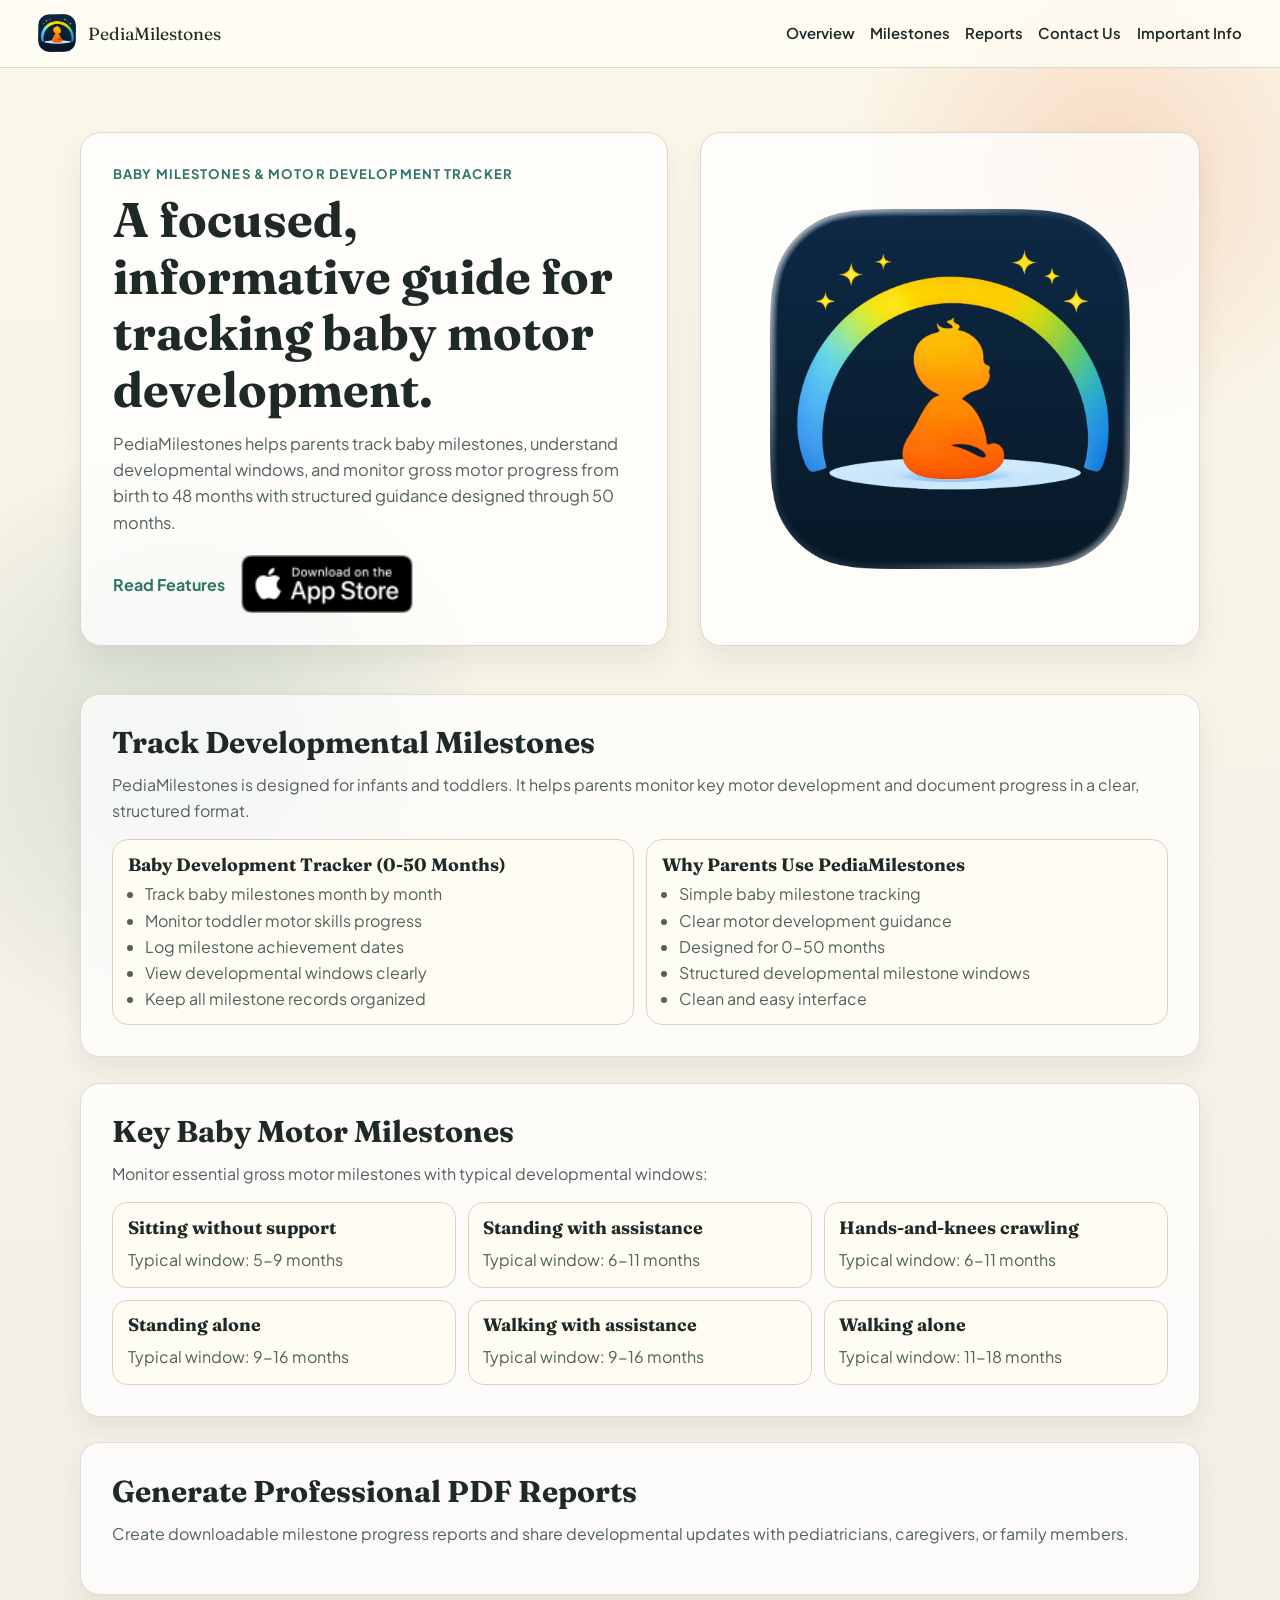
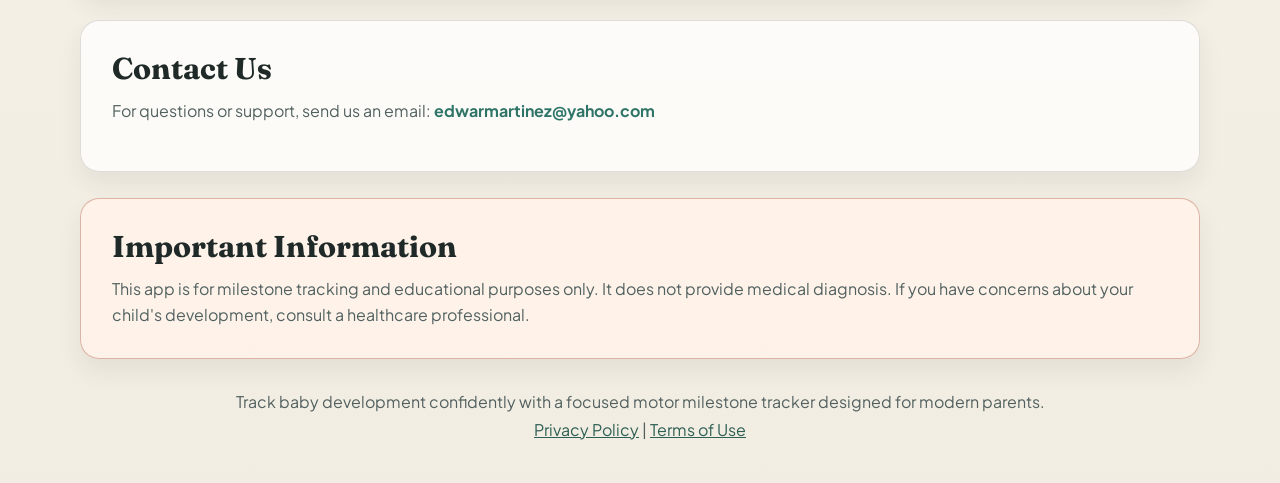
==== index.html @ f3fb8def "Add website files" ====
<!doctype html>
<html lang="en">
<head>
  <meta charset="utf-8">
  <meta name="viewport" content="width=device-width, initial-scale=1">
  <title>PediaMilestones | Baby Milestones & Motor Development Tracker</title>
  <meta
    name="description"
    content="PediaMilestones helps parents track baby milestones and understand motor development from birth through early toddler years."
  >
  <link rel="preconnect" href="https://fonts.googleapis.com">
  <link rel="preconnect" href="https://fonts.gstatic.com" crossorigin>
  <link href="https://fonts.googleapis.com/css2?family=Fraunces:opsz,wght@9..144,600;9..144,700&family=Plus+Jakarta+Sans:wght@400;500;600;700&display=swap" rel="stylesheet">
  <link rel="stylesheet" href="styles.css">
</head>
<body>
  <div class="ambient-layer" aria-hidden="true"></div>

  <header class="site-header">
    <a href="#top" class="brand">
      <img src="PediaMilestones.png" alt="PediaMilestones logo" class="brand-logo">
      <span>PediaMilestones</span>
    </a>
    <nav class="site-nav" aria-label="Primary">
      <a href="#overview">Overview</a>
      <a href="#milestones">Milestones</a>
      <a href="#reports">Reports</a>
      <a href="#contact">Contact Us</a>
      <a href="#important">Important Info</a>
    </nav>
  </header>

  <main id="top">
    <section class="hero">
      <div class="hero-copy">
        <p class="eyebrow">Baby Milestones & Motor Development Tracker</p>
        <h1>A focused, informative guide for tracking baby motor development.</h1>
        <p class="lead">
          PediaMilestones helps parents track baby milestones, understand developmental windows,
          and monitor gross motor progress from birth to 48 months with structured guidance designed
          through 50 months.
        </p>
        <div class="hero-actions">
          <a class="text-link" href="#overview">Read Features</a>
          <a class="download-link" id="download-link" href="#" target="_blank" rel="noopener noreferrer" aria-label="Download PediaMilestones" title="Waiting for app URL">
            <img src="Download.png" alt="Download PediaMilestones">
          </a>
        </div>
      </div>
      <div class="hero-media">
        <img src="PediaMilestones.png" alt="PediaMilestones app icon" class="hero-logo">
      </div>
    </section>

    <section id="overview" class="section">
      <h2>Track Developmental Milestones</h2>
      <p>
        PediaMilestones is designed for infants and toddlers. It helps parents monitor key motor
        development and document progress in a clear, structured format.
      </p>
      <div class="feature-grid">
        <article class="feature-card">
          <h3>Baby Development Tracker (0-50 Months)</h3>
          <ul>
            <li>Track baby milestones month by month</li>
            <li>Monitor toddler motor skills progress</li>
            <li>Log milestone achievement dates</li>
            <li>View developmental windows clearly</li>
            <li>Keep all milestone records organized</li>
          </ul>
        </article>
        <article class="feature-card">
          <h3>Why Parents Use PediaMilestones</h3>
          <ul>
            <li>Simple baby milestone tracking</li>
            <li>Clear motor development guidance</li>
            <li>Designed for 0-50 months</li>
            <li>Structured developmental milestone windows</li>
            <li>Clean and easy interface</li>
          </ul>
        </article>
      </div>
    </section>

    <section id="milestones" class="section milestones">
      <h2>Key Baby Motor Milestones</h2>
      <p>Monitor essential gross motor milestones with typical developmental windows:</p>
      <div class="window-grid">
        <article>
          <h3>Sitting without support</h3>
          <p>Typical window: 5-9 months</p>
        </article>
        <article>
          <h3>Standing with assistance</h3>
          <p>Typical window: 6-11 months</p>
        </article>
        <article>
          <h3>Hands-and-knees crawling</h3>
          <p>Typical window: 6-11 months</p>
        </article>
        <article>
          <h3>Standing alone</h3>
          <p>Typical window: 9-16 months</p>
        </article>
        <article>
          <h3>Walking with assistance</h3>
          <p>Typical window: 9-16 months</p>
        </article>
        <article>
          <h3>Walking alone</h3>
          <p>Typical window: 11-18 months</p>
        </article>
      </div>
    </section>

    <section id="reports" class="section">
      <h2>Generate Professional PDF Reports</h2>
      <p>
        Create downloadable milestone progress reports and share developmental updates with
        pediatricians, caregivers, or family members.
      </p>
    </section>

    <section id="contact" class="section">
      <h2>Contact Us</h2>
      <p>
        For questions or support, send us an email:
        <a class="contact-link" href="mailto:edwarmartinez@yahoo.com?subject=PediaMilestones%20Support">edwarmartinez@yahoo.com</a>
      </p>
    </section>

    <section id="important" class="section notice">
      <h2>Important Information</h2>
      <p>
        This app is for milestone tracking and educational purposes only. It does not provide
        medical diagnosis. If you have concerns about your child&apos;s development, consult a
        healthcare professional.
      </p>
    </section>
  </main>

  <footer class="site-footer">
    <p>Track baby development confidently with a focused motor milestone tracker designed for modern parents.</p>
    <p class="legal-links">
      <a href="https://docs.google.com/document/d/1XtReAFb-nY-aYSLX7Zu-OKm52Ut4Jt4M5v5YcvKZqRQ/edit?tab=t.0" target="_blank" rel="noopener noreferrer">Privacy Policy</a>
      <span aria-hidden="true">|</span>
      <a href="https://www.apple.com/legal/internet-services/itunes/dev/stdeula/" target="_blank" rel="noopener noreferrer">Terms of Use</a>
    </p>
  </footer>
</body>
</html>
---- styles.css ----
:root {
  --bg: #f7f4ea;
  --surface: #fffcf3;
  --ink: #1f2928;
  --ink-soft: #51615f;
  --accent: #ef6a2e;
  --accent-strong: #cb4f18;
  --secondary: #2f7567;
  --line: #d8d2c1;
  --font-display: "Fraunces", Georgia, serif;
  --font-sans: "Plus Jakarta Sans", "Segoe UI", sans-serif;
}

*,
*::before,
*::after {
  box-sizing: border-box;
}

html {
  scroll-behavior: smooth;
}

body {
  margin: 0;
  min-height: 100vh;
  font-family: var(--font-sans);
  color: var(--ink);
  background: linear-gradient(180deg, #fbf7e9 0%, #f6f1e7 55%, #f2ede2 100%);
}

.ambient-layer {
  position: fixed;
  inset: 0;
  pointer-events: none;
  z-index: -1;
}

.ambient-layer::before,
.ambient-layer::after {
  content: "";
  position: absolute;
  border-radius: 999px;
  filter: blur(6px);
}

.ambient-layer::before {
  width: min(44vw, 520px);
  height: min(44vw, 520px);
  right: -90px;
  top: -90px;
  background: radial-gradient(circle, rgba(239, 106, 46, 0.2) 0%, rgba(239, 106, 46, 0) 72%);
}

.ambient-layer::after {
  width: min(46vw, 600px);
  height: min(46vw, 600px);
  left: -110px;
  bottom: -140px;
  background: radial-gradient(circle, rgba(47, 117, 103, 0.18) 0%, rgba(47, 117, 103, 0) 76%);
}

.site-header {
  position: sticky;
  top: 0;
  z-index: 20;
  display: flex;
  align-items: center;
  justify-content: space-between;
  gap: 1rem;
  padding: 0.9rem clamp(1rem, 3vw, 2.7rem);
  border-bottom: 1px solid rgba(104, 98, 83, 0.22);
  background: rgba(255, 253, 245, 0.84);
  backdrop-filter: blur(8px);
}

.brand {
  display: inline-flex;
  align-items: center;
  gap: 0.7rem;
  text-decoration: none;
  color: var(--ink);
  font-family: var(--font-display);
  font-size: clamp(1.1rem, 1.3vw, 1.4rem);
}

.brand-logo {
  width: 38px;
  height: 38px;
  border-radius: 12px;
  object-fit: cover;
  border: 0;
}

.site-nav {
  display: flex;
  align-items: center;
  flex-wrap: wrap;
  gap: 0.95rem;
}

.site-nav a {
  text-decoration: none;
  color: var(--ink);
  font-size: 0.93rem;
  font-weight: 600;
}

.site-nav a:hover,
.site-nav a:focus-visible {
  color: var(--accent-strong);
}

main {
  width: min(1120px, 92vw);
  margin: 0 auto;
}

.hero {
  padding: clamp(2rem, 5vw, 4.1rem) 0 1.4rem;
  display: grid;
  grid-template-columns: 1.08fr 0.92fr;
  align-items: stretch;
  gap: clamp(1rem, 3vw, 2rem);
}

.hero-copy,
.hero-media {
  background: rgba(255, 255, 255, 0.76);
  border: 1px solid rgba(122, 115, 98, 0.25);
  border-radius: 1.3rem;
  padding: clamp(1.1rem, 2.6vw, 2rem);
  box-shadow: 0 14px 28px rgba(37, 47, 45, 0.08);
}

.eyebrow {
  margin: 0 0 0.6rem;
  font-size: 0.82rem;
  letter-spacing: 0.085em;
  text-transform: uppercase;
  color: var(--secondary);
  font-weight: 700;
}

h1,
h2,
h3 {
  font-family: var(--font-display);
  margin-top: 0;
  line-height: 1.16;
}

h1 {
  font-size: clamp(2rem, 3.8vw, 3.1rem);
  margin-bottom: 0.85rem;
}

h2 {
  font-size: clamp(1.45rem, 2.35vw, 2rem);
  margin-bottom: 0.7rem;
}

h3 {
  font-size: 1.12rem;
  margin-bottom: 0.5rem;
}

.lead {
  margin: 0;
  color: var(--ink-soft);
  line-height: 1.6;
  font-size: 1.03rem;
}

.hero-actions {
  margin-top: 1.2rem;
  display: flex;
  align-items: center;
  gap: 1rem;
  flex-wrap: wrap;
}

.text-link {
  color: var(--secondary);
  font-weight: 700;
  text-decoration: none;
}

.text-link:hover,
.text-link:focus-visible {
  color: #1f5b50;
}

.download-link {
  display: inline-flex;
  border-radius: 12px;
  transition: transform 180ms ease, box-shadow 180ms ease;
}

.download-link:hover,
.download-link:focus-visible {
  transform: translateY(-1px);
  box-shadow: 0 8px 18px rgba(26, 33, 32, 0.15);
}

.download-link img {
  display: block;
  width: 172px;
  height: auto;
}

.hero-media {
  display: grid;
  place-items: center;
}

.hero-logo {
  width: min(100%, 360px);
  border-radius: 28px;
  border: 0;
  display: block;
}

.section {
  margin: 1.6rem 0;
  background: rgba(255, 255, 255, 0.75);
  border: 1px solid rgba(126, 122, 108, 0.24);
  border-radius: 1.2rem;
  padding: clamp(1.1rem, 2.45vw, 1.95rem);
  box-shadow: 0 12px 24px rgba(37, 47, 45, 0.07);
}

.section p {
  margin-top: 0;
  color: var(--ink-soft);
  line-height: 1.6;
}

.contact-link {
  color: var(--secondary);
  font-weight: 700;
  text-decoration: none;
}

.contact-link:hover,
.contact-link:focus-visible {
  color: #1f5b50;
}

.feature-grid {
  margin-top: 0.9rem;
  display: grid;
  grid-template-columns: repeat(2, minmax(0, 1fr));
  gap: 0.8rem;
}

.feature-card {
  background: var(--surface);
  border: 1px solid var(--line);
  border-radius: 1rem;
  padding: 0.9rem;
}

.feature-card ul {
  margin: 0.2rem 0 0;
  padding-left: 1.1rem;
  color: var(--ink-soft);
}

.feature-card li + li {
  margin-top: 0.33rem;
}

.window-grid {
  margin-top: 0.8rem;
  display: grid;
  grid-template-columns: repeat(3, minmax(0, 1fr));
  gap: 0.75rem;
}

.window-grid article {
  background: var(--surface);
  border: 1px solid var(--line);
  border-radius: 0.95rem;
  padding: 0.9rem;
}

.window-grid p {
  margin-bottom: 0;
}

.notice {
  border-color: rgba(162, 64, 42, 0.35);
  background: rgba(255, 243, 234, 0.85);
}

.notice p {
  margin-bottom: 0;
}

.site-footer {
  width: min(1120px, 92vw);
  margin: 2rem auto 2.7rem;
  text-align: center;
  color: #526160;
}

.site-footer p {
  margin: 0.4rem 0;
}

.legal-links a {
  color: #2d5f54;
}

.legal-links a:hover,
.legal-links a:focus-visible {
  color: #20443c;
}

@media (max-width: 960px) {
  .hero {
    grid-template-columns: 1fr;
  }

  .feature-grid {
    grid-template-columns: 1fr;
  }

  .window-grid {
    grid-template-columns: repeat(2, minmax(0, 1fr));
  }
}

@media (max-width: 720px) {
  .site-header {
    flex-direction: column;
    align-items: flex-start;
  }

  .window-grid {
    grid-template-columns: 1fr;
  }
}
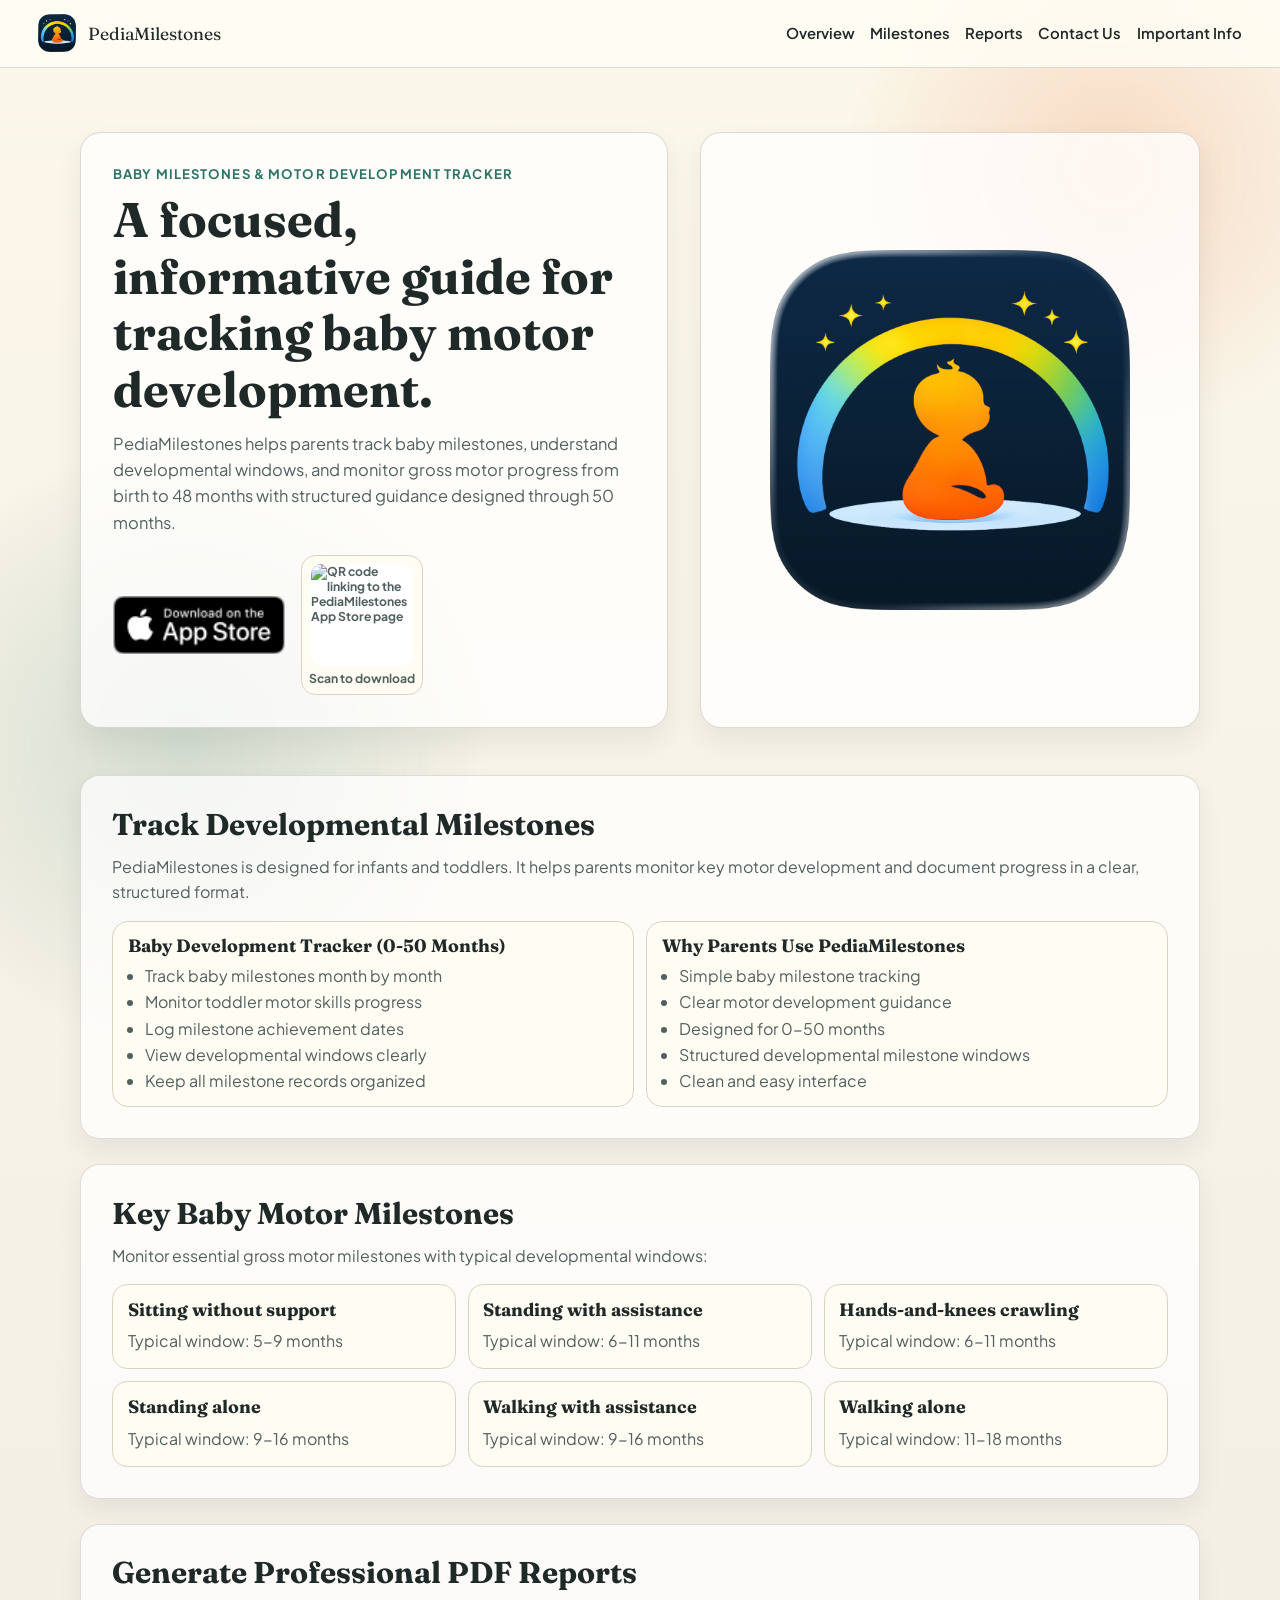
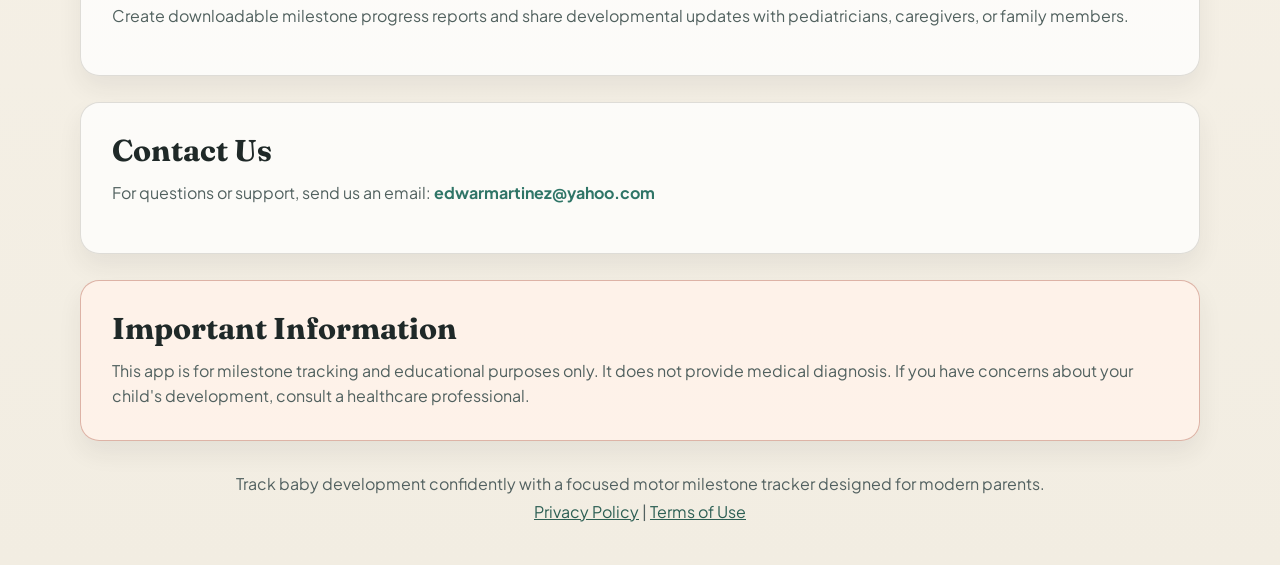
==== commit 68f51bbf: "Add QR code" ====
--- a/index.html
+++ b/index.html
@@ -41,10 +41,15 @@
           through 50 months.
         </p>
         <div class="hero-actions">
-          <a class="text-link" href="#overview">Read Features</a>
-          <a class="download-link" id="download-link" href="#" target="_blank" rel="noopener noreferrer" aria-label="Download PediaMilestones" title="Waiting for app URL">
+          <a class="download-link" id="download-link" href="https://apps.apple.com/app/6759070408" target="_blank" rel="noopener noreferrer" aria-label="Download PediaMilestones" title="Download from the App Store">
             <img src="Download.png" alt="Download PediaMilestones">
           </a>
+          <div class="download-qr">
+            <a class="qr-link" href="https://apps.apple.com/app/6759070408" target="_blank" rel="noopener noreferrer" aria-label="Open PediaMilestones in the App Store">
+              <img src="https://api.qrserver.com/v1/create-qr-code/?size=132x132&data=https%3A%2F%2Fapps.apple.com%2Fapp%2F6759070408" alt="QR code linking to the PediaMilestones App Store page">
+              <span>Scan to download</span>
+            </a>
+          </div>
         </div>
       </div>
       <div class="hero-media">
--- a/styles.css
+++ b/styles.css
@@ -180,17 +180,6 @@
   flex-wrap: wrap;
 }
 
-.text-link {
-  color: var(--secondary);
-  font-weight: 700;
-  text-decoration: none;
-}
-
-.text-link:hover,
-.text-link:focus-visible {
-  color: #1f5b50;
-}
-
 .download-link {
   display: inline-flex;
   border-radius: 12px;
@@ -207,6 +196,41 @@
   display: block;
   width: 172px;
   height: auto;
+}
+
+.download-qr {
+  display: flex;
+}
+
+.qr-link {
+  display: inline-flex;
+  flex-direction: column;
+  align-items: center;
+  gap: 0.35rem;
+  padding: 0.45rem;
+  background: var(--surface);
+  border: 1px solid var(--line);
+  border-radius: 0.9rem;
+  color: var(--ink-soft);
+  text-decoration: none;
+  font-size: 0.76rem;
+  font-weight: 700;
+  line-height: 1.25;
+  transition: transform 180ms ease, box-shadow 180ms ease;
+}
+
+.qr-link:hover,
+.qr-link:focus-visible {
+  transform: translateY(-1px);
+  box-shadow: 0 8px 18px rgba(26, 33, 32, 0.12);
+}
+
+.qr-link img {
+  display: block;
+  width: 102px;
+  height: 102px;
+  border-radius: 0.65rem;
+  background: #ffffff;
 }
 
 .hero-media {
@@ -323,6 +347,10 @@
     grid-template-columns: 1fr;
   }
 
+  .download-qr {
+    display: none;
+  }
+
   .feature-grid {
     grid-template-columns: 1fr;
   }
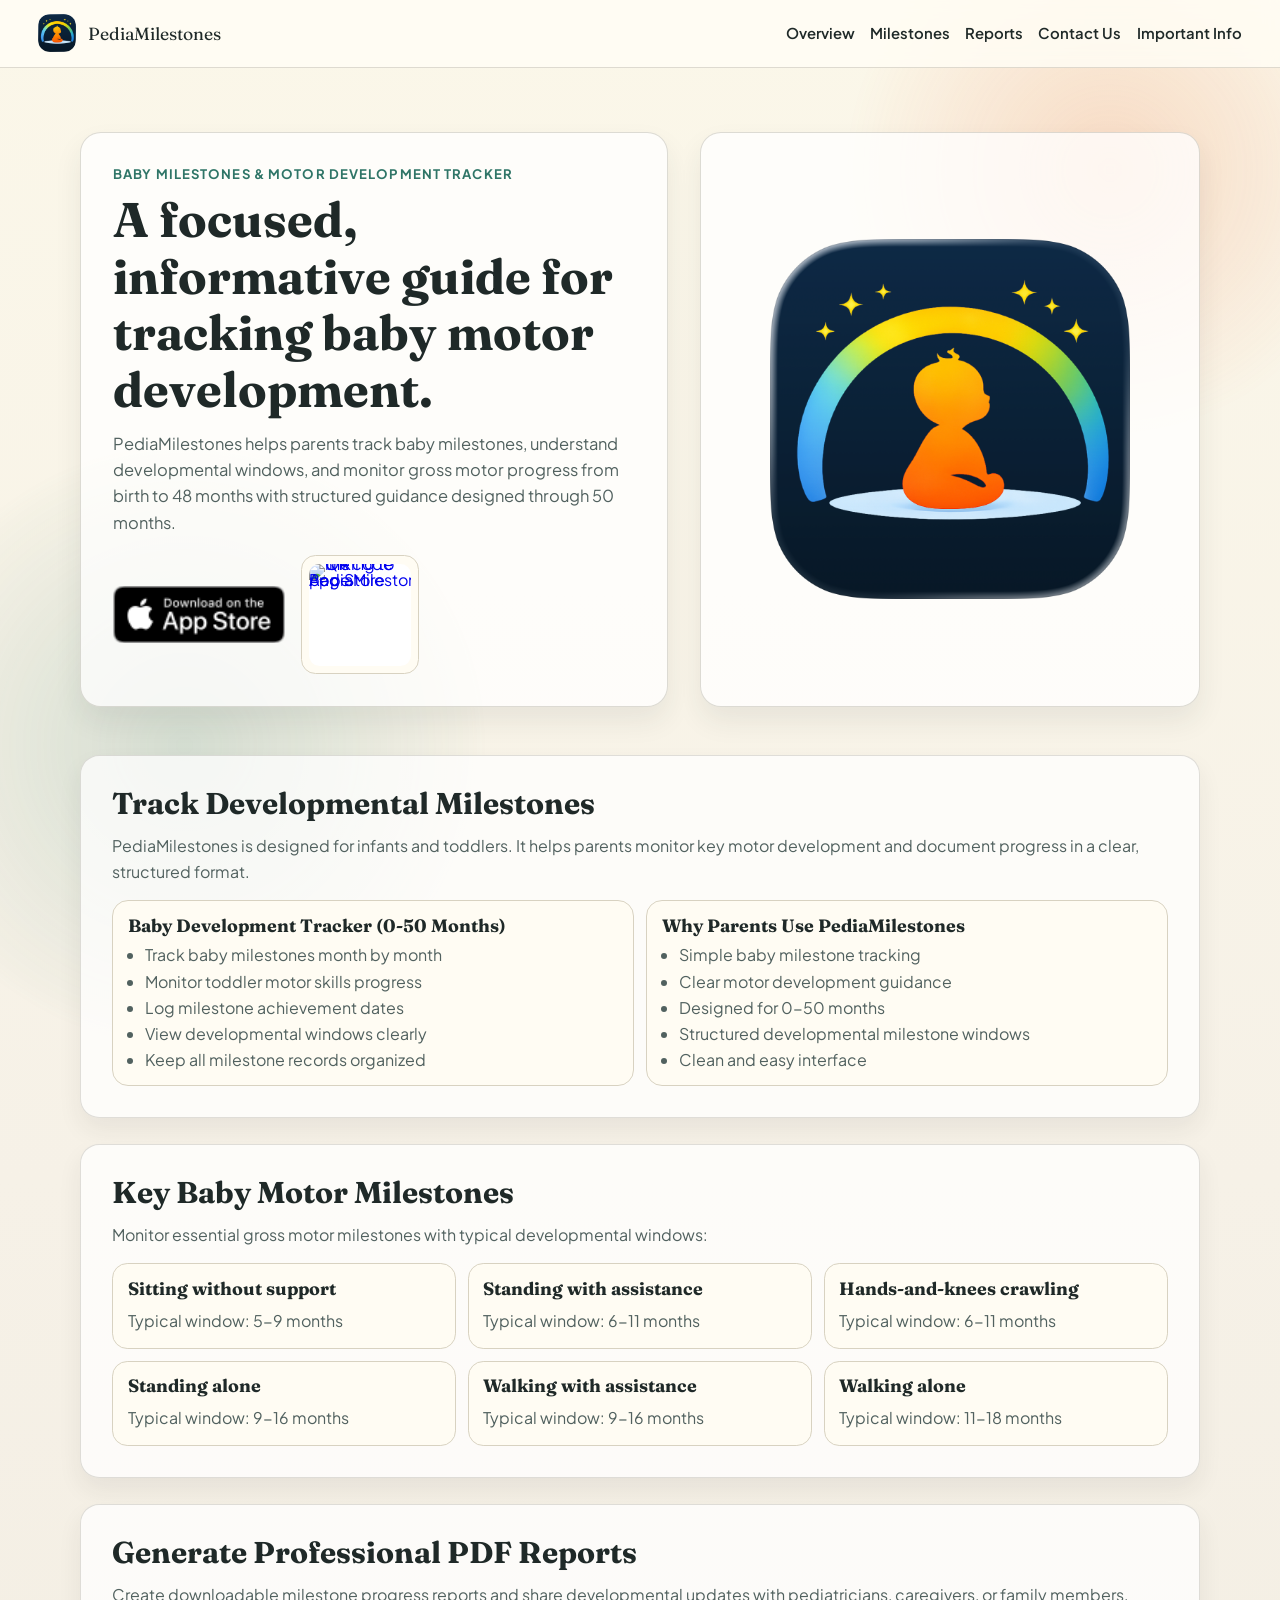
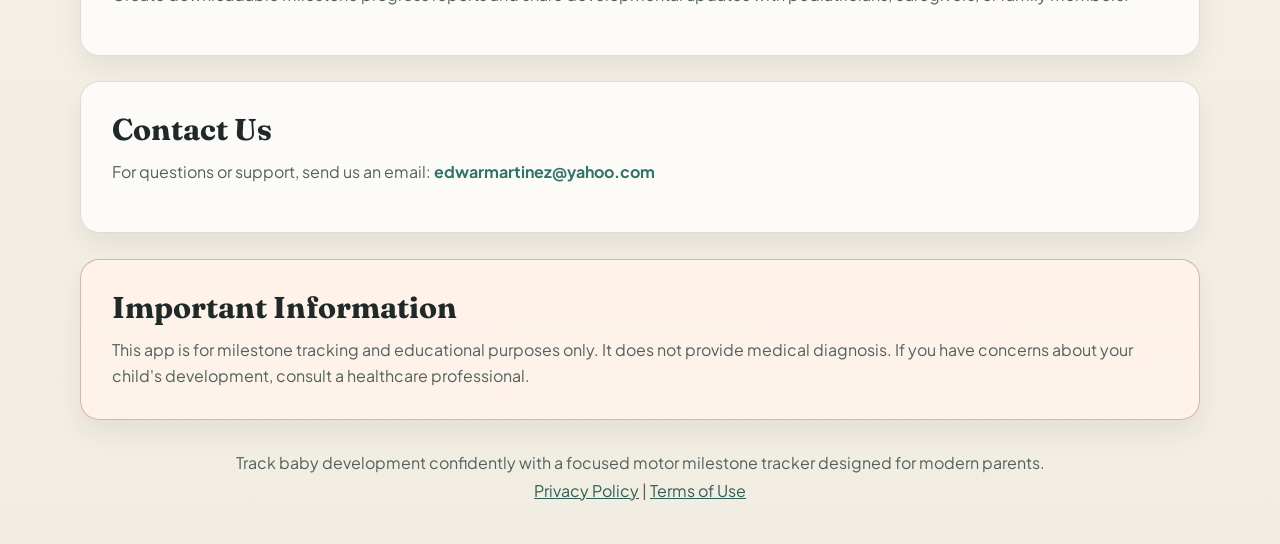
==== commit a8cb8cb4: "Fix QR" ====
--- a/index.html
+++ b/index.html
@@ -11,7 +11,7 @@
   <link rel="preconnect" href="https://fonts.googleapis.com">
   <link rel="preconnect" href="https://fonts.gstatic.com" crossorigin>
   <link href="https://fonts.googleapis.com/css2?family=Fraunces:opsz,wght@9..144,600;9..144,700&family=Plus+Jakarta+Sans:wght@400;500;600;700&display=swap" rel="stylesheet">
-  <link rel="stylesheet" href="styles.css">
+  <link rel="stylesheet" href="styles.css?v=20260212">
 </head>
 <body>
   <div class="ambient-layer" aria-hidden="true"></div>
@@ -46,8 +46,7 @@
           </a>
           <div class="download-qr">
             <a class="qr-link" href="https://apps.apple.com/app/6759070408" target="_blank" rel="noopener noreferrer" aria-label="Open PediaMilestones in the App Store">
-              <img src="https://api.qrserver.com/v1/create-qr-code/?size=132x132&data=https%3A%2F%2Fapps.apple.com%2Fapp%2F6759070408" alt="QR code linking to the PediaMilestones App Store page">
-              <span>Scan to download</span>
+              <img src="https://api.qrserver.com/v1/create-qr-code/?size=132x132&data=https%3A%2F%2Fapps.apple.com%2Fapp%2F6759070408" alt="QR code linking to the PediaMilestones App Store page" width="102" height="102">
             </a>
           </div>
         </div>
--- a/styles.css
+++ b/styles.css
@@ -200,22 +200,16 @@
 
 .download-qr {
   display: flex;
+  line-height: 0;
 }
 
 .qr-link {
-  display: inline-flex;
-  flex-direction: column;
-  align-items: center;
-  gap: 0.35rem;
+  display: inline-block;
   padding: 0.45rem;
   background: var(--surface);
   border: 1px solid var(--line);
   border-radius: 0.9rem;
-  color: var(--ink-soft);
   text-decoration: none;
-  font-size: 0.76rem;
-  font-weight: 700;
-  line-height: 1.25;
   transition: transform 180ms ease, box-shadow 180ms ease;
 }
 
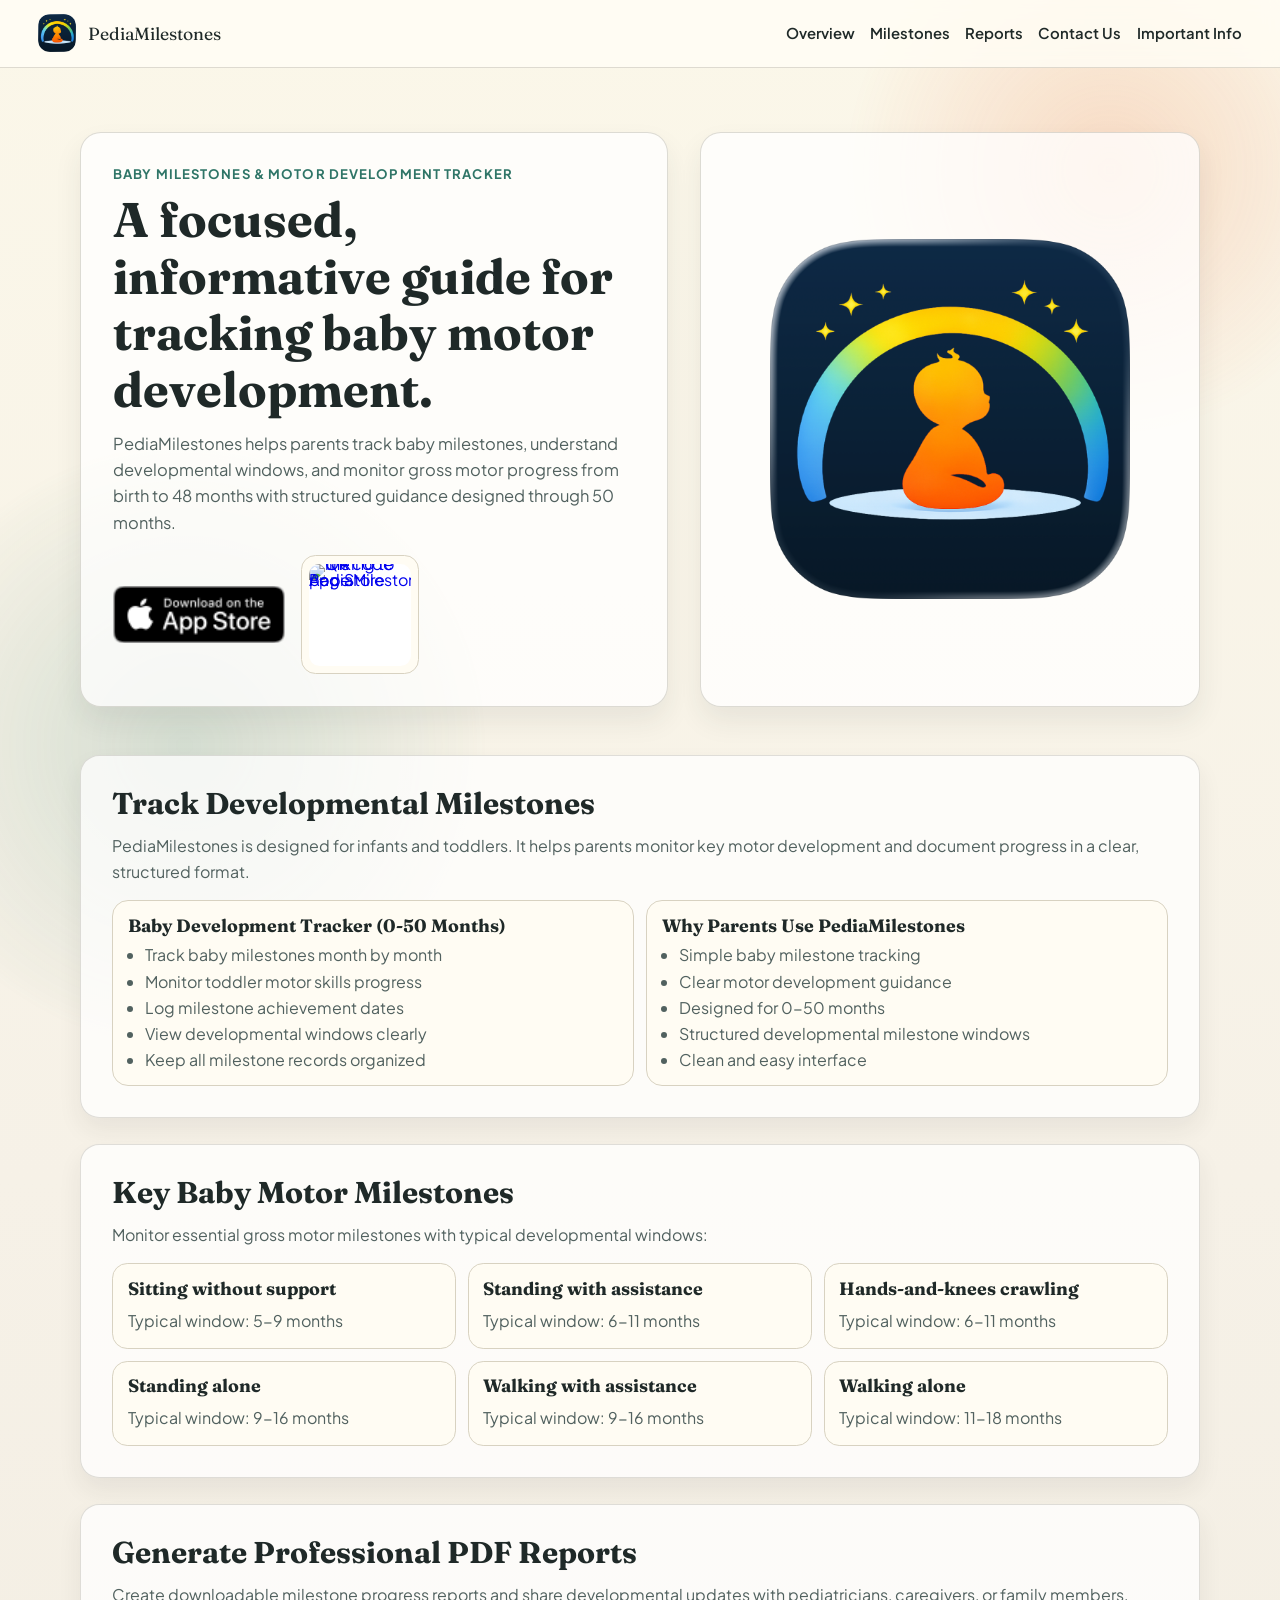
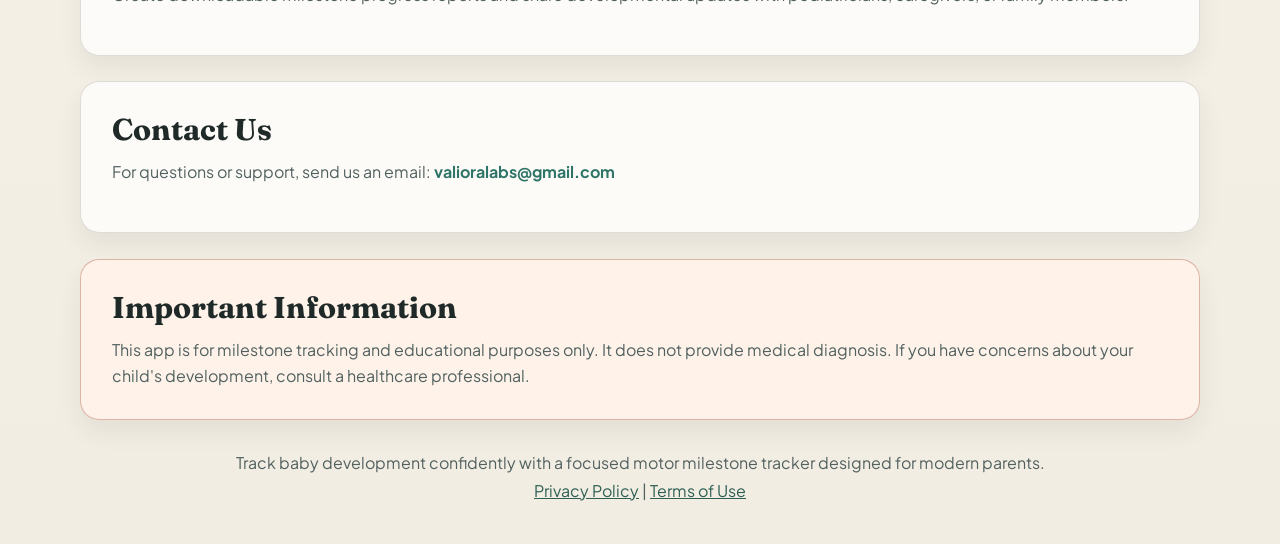
==== commit cea90684: "Add privacy policy" ====
--- a/index.html
+++ b/index.html
@@ -129,7 +129,7 @@
       <h2>Contact Us</h2>
       <p>
         For questions or support, send us an email:
-        <a class="contact-link" href="mailto:edwarmartinez@yahoo.com?subject=PediaMilestones%20Support">edwarmartinez@yahoo.com</a>
+        <a class="contact-link" href="mailto:valioralabs@gmail.com?subject=PediaMilestones%20Support">valioralabs@gmail.com</a>
       </p>
     </section>
 
@@ -146,7 +146,7 @@
   <footer class="site-footer">
     <p>Track baby development confidently with a focused motor milestone tracker designed for modern parents.</p>
     <p class="legal-links">
-      <a href="https://docs.google.com/document/d/1XtReAFb-nY-aYSLX7Zu-OKm52Ut4Jt4M5v5YcvKZqRQ/edit?tab=t.0" target="_blank" rel="noopener noreferrer">Privacy Policy</a>
+      <a href="privacy-policy.html">Privacy Policy</a>
       <span aria-hidden="true">|</span>
       <a href="https://www.apple.com/legal/internet-services/itunes/dev/stdeula/" target="_blank" rel="noopener noreferrer">Terms of Use</a>
     </p>
